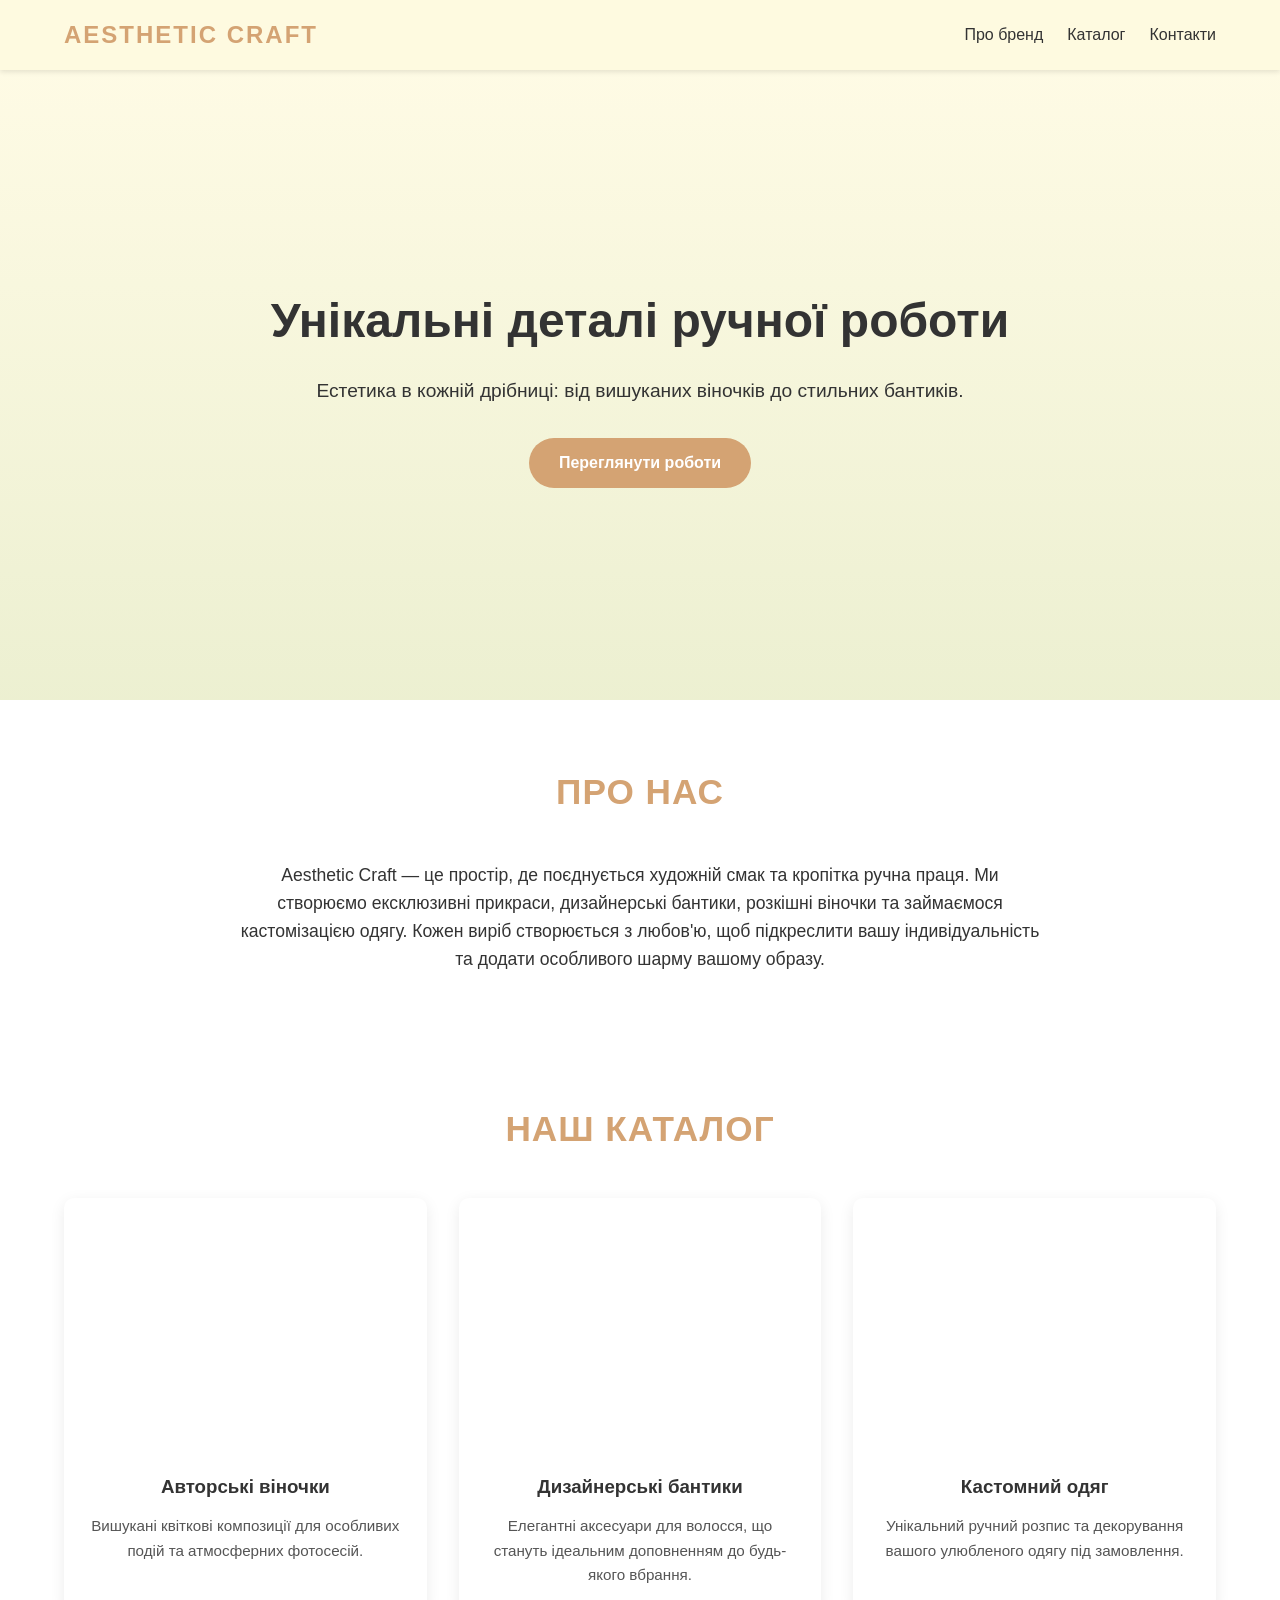
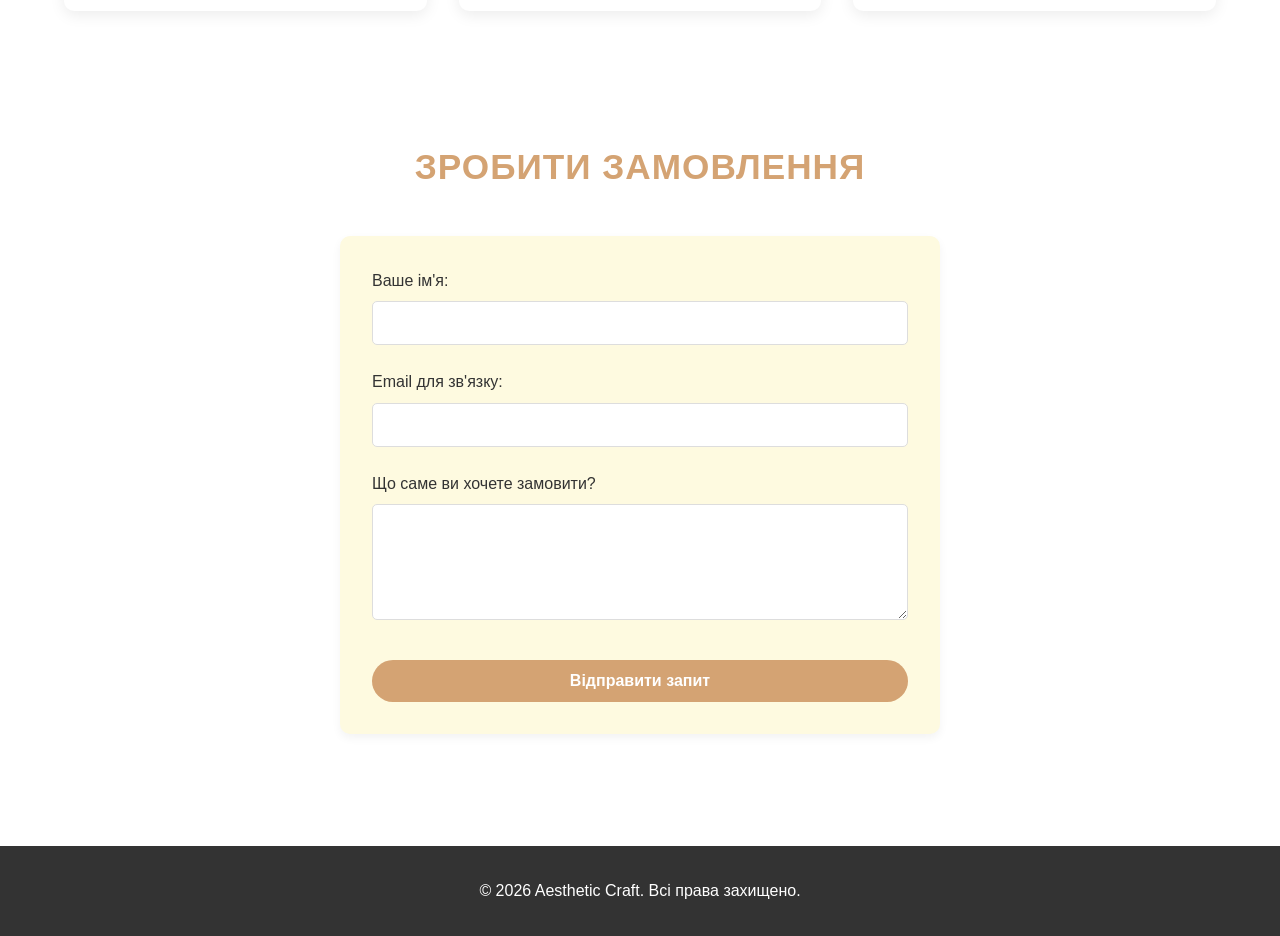
==== index.html @ 76b75fe1 "Add files via upload" ====
<!DOCTYPE html>
<html lang="uk">
<head>
    <meta charset="UTF-8">
    <meta name="viewport" content="width=device-width, initial-scale=1.0">
    <title>Aesthetic Craft | Хендмейд прикраси та кастомний одяг</title>
    <link rel="stylesheet" href="style.css">
</head>
<body>
    <header>
        <div class="logo">Aesthetic Craft</div>
        <nav>
            <ul>
                <li><a href="#about">Про бренд</a></li>
                <li><a href="#catalog">Каталог</a></li>
                <li><a href="#contact">Контакти</a></li>
            </ul>
        </nav>
    </header>

    <main>
        <section id="hero">
            <div class="hero-text">
                <h1>Унікальні деталі ручної роботи</h1>
                <p>Естетика в кожній дрібниці: від вишуканих віночків до стильних бантиків.</p>
                <a href="#catalog" class="btn">Переглянути роботи</a>
            </div>
        </section>

        <section id="about">
            <h2>Про нас</h2>
            <p>Aesthetic Craft — це простір, де поєднується художній смак та кропітка ручна праця. Ми створюємо ексклюзивні прикраси, дизайнерські бантики, розкішні віночки та займаємося кастомізацією одягу. Кожен виріб створюється з любов'ю, щоб підкреслити вашу індивідуальність та додати особливого шарму вашому образу.</p>
        </section>

        <section id="catalog">
            <h2>Наш Каталог</h2>
            <div class="grid-container">
                <article class="card">
                    <div class="card-img" id="img-wreaths"></div>
                    <h3>Авторські віночки</h3>
                    <p>Вишукані квіткові композиції для особливих подій та атмосферних фотосесій.</p>
                </article>
                <article class="card">
                    <div class="card-img" id="img-bows"></div>
                    <h3>Дизайнерські бантики</h3>
                    <p>Елегантні аксесуари для волосся, що стануть ідеальним доповненням до будь-якого вбрання.</p>
                </article>
                <article class="card">
                    <div class="card-img" id="img-custom"></div>
                    <h3>Кастомний одяг</h3>
                    <p>Унікальний ручний розпис та декорування вашого улюбленого одягу під замовлення.</p>
                </article>
            </div>
        </section>

        <section id="contact">
            <h2>Зробити замовлення</h2>
            <form action="#" method="get">
                <div class="form-group">
                    <label for="name">Ваше ім'я:</label>
                    <input type="text" id="name" name="name" required>
                </div>
                
                <div class="form-group">
                    <label for="email">Email для зв'язку:</label>
                    <input type="email" id="email" name="email" required>
                </div>

                <div class="form-group">
                    <label for="message">Що саме ви хочете замовити?</label>
                    <textarea id="message" name="message" rows="5" required></textarea>
                </div>

                <button type="submit" class="btn">Відправити запит</button>
            </form>
        </section>
    </main>

    <footer>
        <p>&copy; 2026 Aesthetic Craft. Всі права захищено.</p>
    </footer>
</body>
</html>
---- style.css ----
/* Базові налаштування та змінні */
:root {
    --primary-color: #d4a373;
    --secondary-color: #fefae0;
    --text-color: #333333;
    --bg-color: #ffffff;
    --accent-color: #e9edc9;
}

* {
    margin: 0;
    padding: 0;
    box-sizing: border-box;
}

body {
    font-family: 'Segoe UI', Tahoma, Geneva, Verdana, sans-serif;
    line-height: 1.6;
    color: var(--text-color);
    background-color: var(--bg-color);
}

/* Шапка сайту та Навігація */
header {
    background-color: var(--secondary-color);
    padding: 1rem 5%;
    display: flex;
    justify-content: space-between;
    align-items: center;
    box-shadow: 0 2px 5px rgba(0,0,0,0.1);
    position: sticky;
    top: 0;
    z-index: 1000;
}

.logo {
    font-size: 1.5rem;
    font-weight: bold;
    color: var(--primary-color);
    text-transform: uppercase;
    letter-spacing: 2px;
}

nav ul {
    list-style: none;
    display: flex;
    gap: 1.5rem;
}

nav a {
    text-decoration: none;
    color: var(--text-color);
    font-weight: 500;
    transition: color 0.3s ease;
}

nav a:hover {
    color: var(--primary-color);
}

/* Головний банер (Hero) */
#hero {
    height: 70vh;
    background: linear-gradient(rgba(254, 250, 224, 0.85), rgba(233, 237, 201, 0.85)), 
                url('https://images.unsplash.com/photo-1515562141207-7a8efd3883a4?auto=format&fit=crop&w=1920&q=80') center/cover;
    display: flex;
    align-items: center;
    justify-content: center;
    text-align: center;
    padding: 0 20px;
}

.hero-text h1 {
    font-size: 3rem;
    margin-bottom: 1rem;
    color: var(--text-color);
}

.hero-text p {
    font-size: 1.2rem;
    margin-bottom: 2rem;
}

.btn {
    display: inline-block;
    padding: 12px 30px;
    background-color: var(--primary-color);
    color: #fff;
    text-decoration: none;
    border-radius: 25px;
    border: none;
    cursor: pointer;
    font-size: 1rem;
    font-weight: bold;
    transition: background-color 0.3s, transform 0.2s;
}

.btn:hover {
    background-color: #bc8a5f;
    transform: translateY(-3px);
}

/* Загальні стилі секцій */
section {
    padding: 4rem 5%;
}

section h2 {
    text-align: center;
    margin-bottom: 2.5rem;
    font-size: 2.2rem;
    color: var(--primary-color);
    text-transform: uppercase;
    letter-spacing: 1px;
}

/* Секція "Про нас" */
#about p {
    max-width: 800px;
    margin: 0 auto;
    text-align: center;
    font-size: 1.1rem;
}

/* Каталог (CSS Grid) */
.grid-container {
    display: grid;
    grid-template-columns: repeat(auto-fit, minmax(300px, 1fr));
    gap: 2rem;
}

.card {
    background: var(--bg-color);
    border-radius: 10px;
    overflow: hidden;
    box-shadow: 0 4px 15px rgba(0,0,0,0.08);
    transition: transform 0.3s ease, box-shadow 0.3s ease;
    text-align: center;
    padding-bottom: 1.5rem;
}

.card:hover {
    transform: translateY(-10px);
    box-shadow: 0 8px 25px rgba(0,0,0,0.15);
}

.card-img {
    height: 250px;
    width: 100%;
    margin-bottom: 1.5rem;
    background-position: center;
    background-size: cover;
}

/* Заглушки для фотографій з Unsplash */
#img-wreaths { background-image: url('https://images.unsplash.com/photo-1528698827591-e19ccd7bc23d?auto=format&fit=crop&w=600&q=80'); }
#img-bows { background-image: url('https://images.unsplash.com/photo-1607344645866-009c320b63e0?auto=format&fit=crop&w=600&q=80'); }
#img-custom { background-image: url('https://images.unsplash.com/photo-1550614000-4b95d4ed7942?auto=format&fit=crop&w=600&q=80'); }

.card h3 {
    margin-bottom: 0.8rem;
    color: var(--text-color);
}

.card p {
    padding: 0 1.5rem;
    color: #555;
    font-size: 0.95rem;
}

/* Форма контактів */
#contact form {
    max-width: 600px;
    margin: 0 auto;
    background-color: var(--secondary-color);
    padding: 2rem;
    border-radius: 10px;
    box-shadow: 0 4px 10px rgba(0,0,0,0.05);
}

.form-group {
    margin-bottom: 1.5rem;
    display: flex;
    flex-direction: column;
}

.form-group label {
    margin-bottom: 0.5rem;
    font-weight: 500;
    color: var(--text-color);
}

.form-group input, 
.form-group textarea {
    padding: 12px;
    border: 1px solid #ddd;
    border-radius: 5px;
    font-family: inherit;
    font-size: 1rem;
    transition: border-color 0.3s;
}

.form-group input:focus, 
.form-group textarea:focus {
    outline: none;
    border-color: var(--primary-color);
}

#contact .btn {
    width: 100%;
    margin-top: 1rem;
}

/* Підвал сайту (Footer) */
footer {
    background-color: var(--text-color);
    color: #fff;
    text-align: center;
    padding: 2rem;
    margin-top: 3rem;
}

/* Адаптивність (Media Queries) */
@media (max-width: 768px) {
    header {
        flex-direction: column;
        gap: 1rem;
    }
    
    .hero-text h1 {
        font-size: 2.2rem;
    }
    
    section {
        padding: 3rem 5%;
    }
}
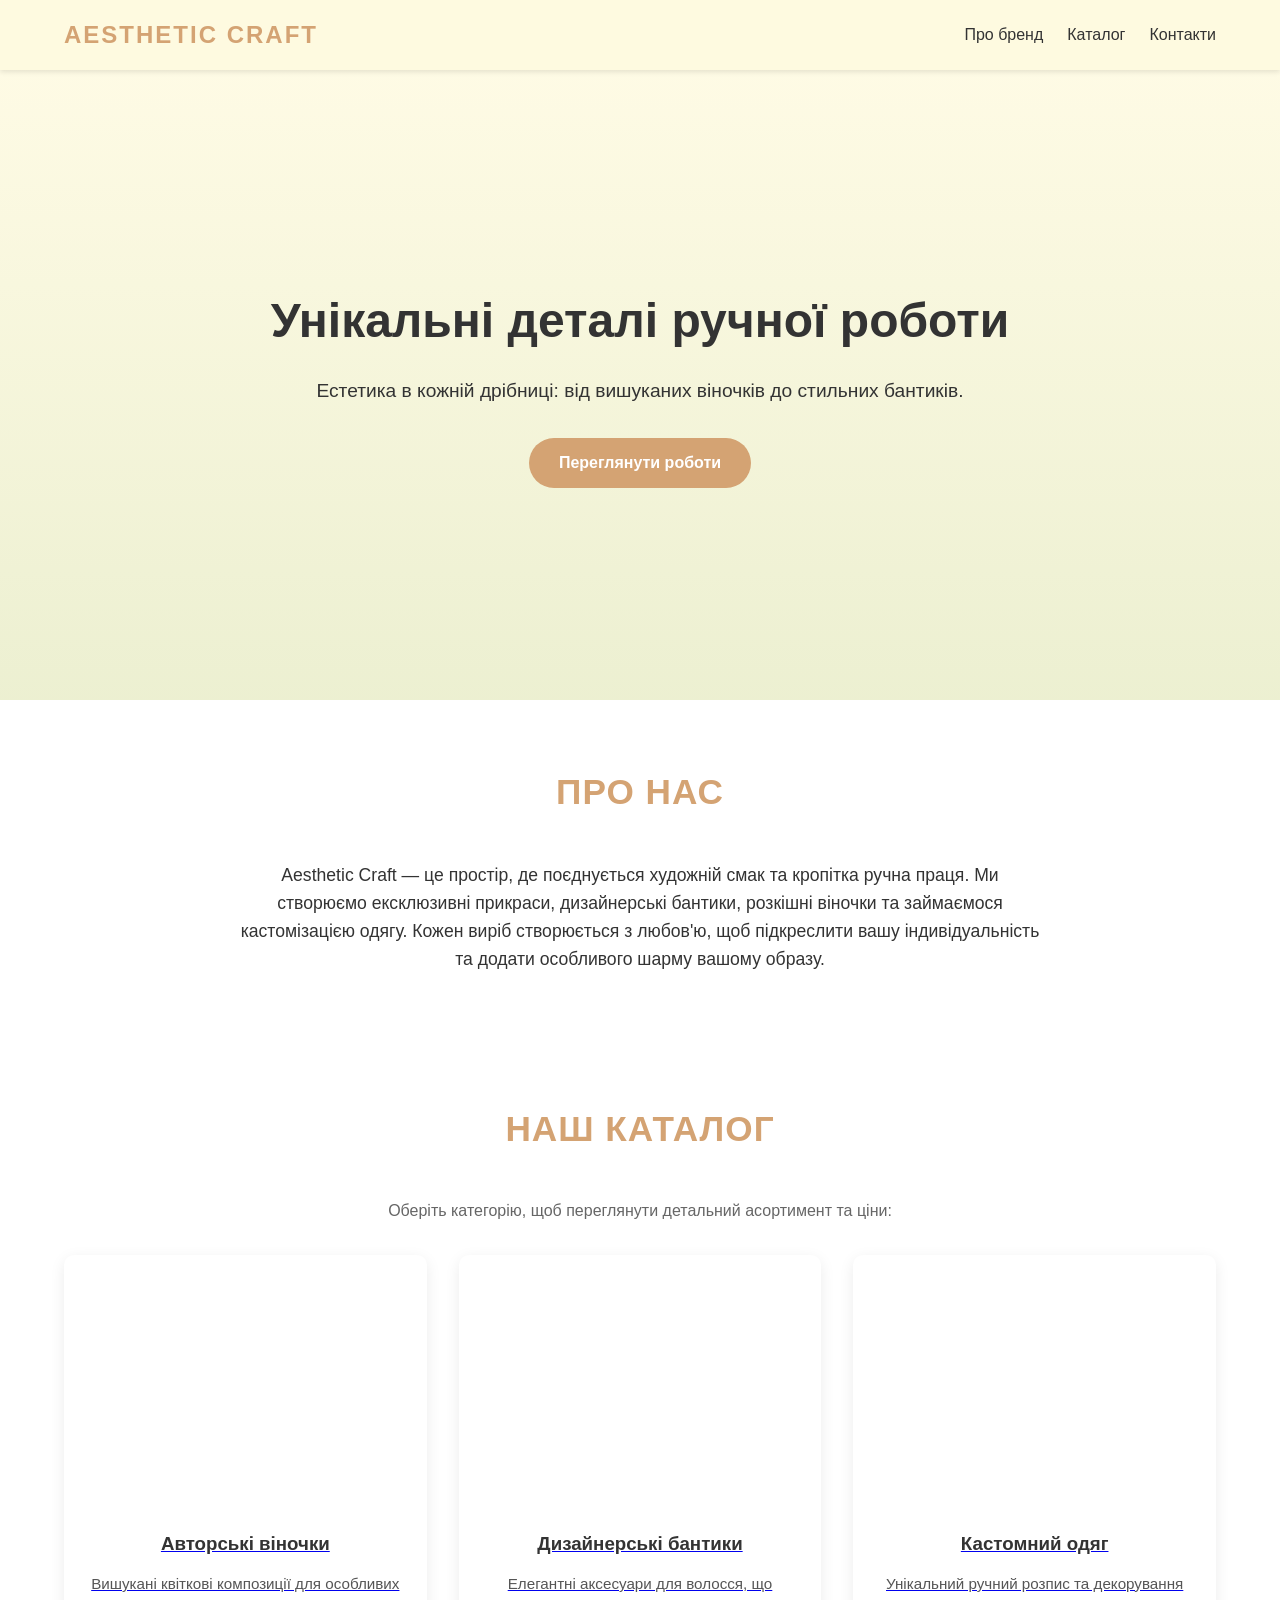
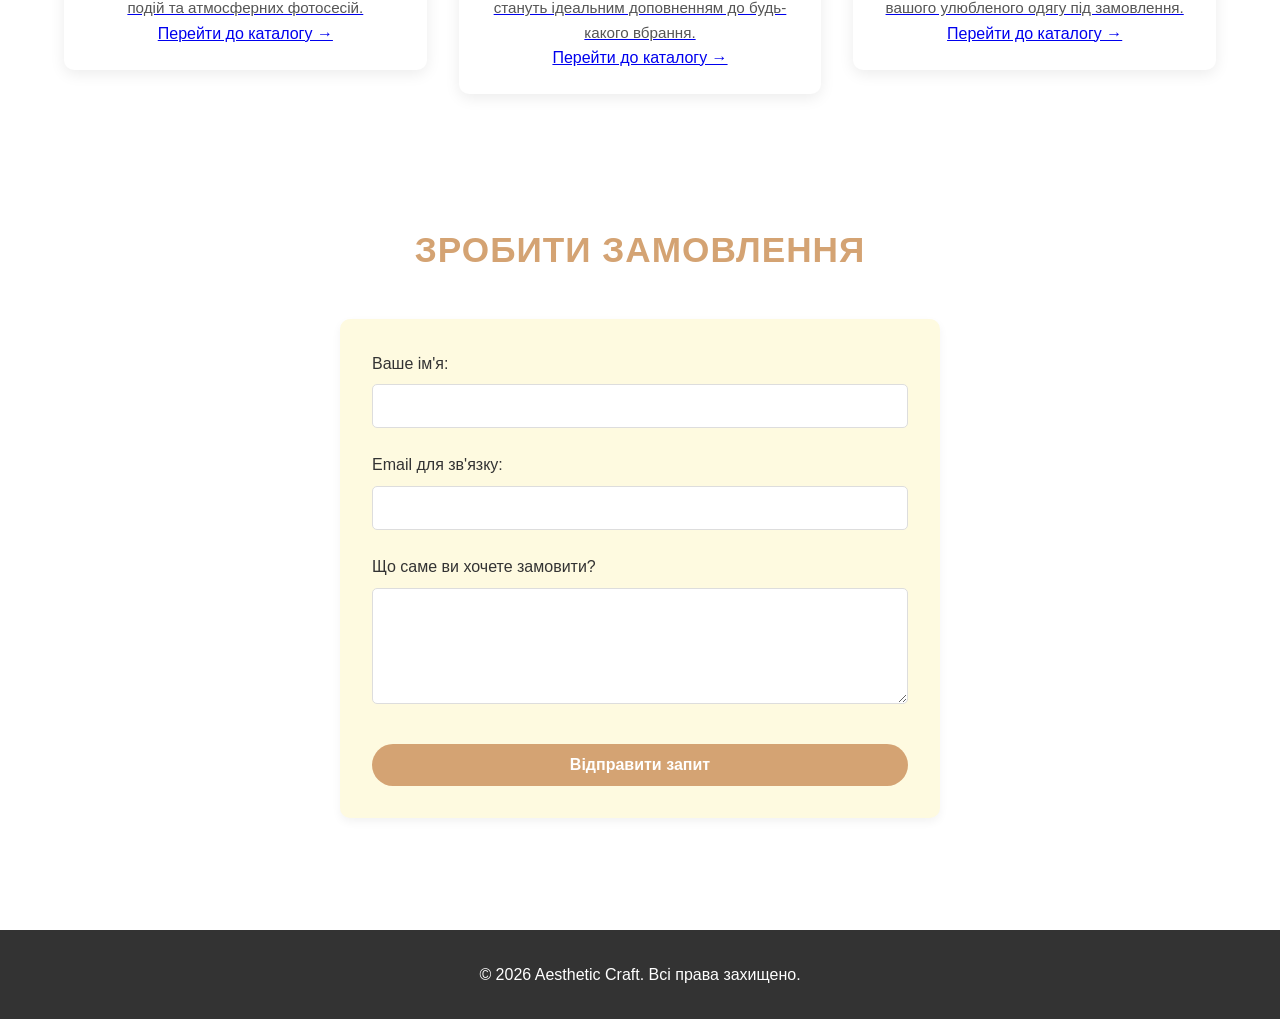
==== commit 32f0b1a6: "Update index.html" ====
--- a/index.html
+++ b/index.html
@@ -34,22 +34,32 @@
 
         <section id="catalog">
             <h2>Наш Каталог</h2>
+            <p style="text-align: center; margin-bottom: 2rem; color: #666;">Оберіть категорію, щоб переглянути детальний асортимент та ціни:</p>
             <div class="grid-container">
-                <article class="card">
-                    <div class="card-img" id="img-wreaths"></div>
-                    <h3>Авторські віночки</h3>
-                    <p>Вишукані квіткові композиції для особливих подій та атмосферних фотосесій.</p>
-                </article>
-                <article class="card">
-                    <div class="card-img" id="img-bows"></div>
-                    <h3>Дизайнерські бантики</h3>
-                    <p>Елегантні аксесуари для волосся, що стануть ідеальним доповненням до будь-якого вбрання.</p>
-                </article>
-                <article class="card">
-                    <div class="card-img" id="img-custom"></div>
-                    <h3>Кастомний одяг</h3>
-                    <p>Унікальний ручний розпис та декорування вашого улюбленого одягу під замовлення.</p>
-                </article>
+                <a href="wreaths.html" class="card-link">
+                    <article class="card">
+                        <div class="card-img" id="img-wreaths"></div>
+                        <h3>Авторські віночки</h3>
+                        <p>Вишукані квіткові композиції для особливих подій та атмосферних фотосесій.</p>
+                        <span class="more-btn">Перейти до каталогу &rarr;</span>
+                    </article>
+                </a>
+                <a href="bows.html" class="card-link">
+                    <article class="card">
+                        <div class="card-img" id="img-bows"></div>
+                        <h3>Дизайнерські бантики</h3>
+                        <p>Елегантні аксесуари для волосся, що стануть ідеальним доповненням до будь-какого вбрання.</p>
+                        <span class="more-btn">Перейти до каталогу &rarr;</span>
+                    </article>
+                </a>
+                <a href="custom.html" class="card-link">
+                    <article class="card">
+                        <div class="card-img" id="img-custom"></div>
+                        <h3>Кастомний одяг</h3>
+                        <p>Унікальний ручний розпис та декорування вашого улюбленого одягу під замовлення.</p>
+                        <span class="more-btn">Перейти до каталогу &rarr;</span>
+                    </article>
+                </a>
             </div>
         </section>
 
@@ -80,4 +90,4 @@
         <p>&copy; 2026 Aesthetic Craft. Всі права захищено.</p>
     </footer>
 </body>
-</html>+</html>
